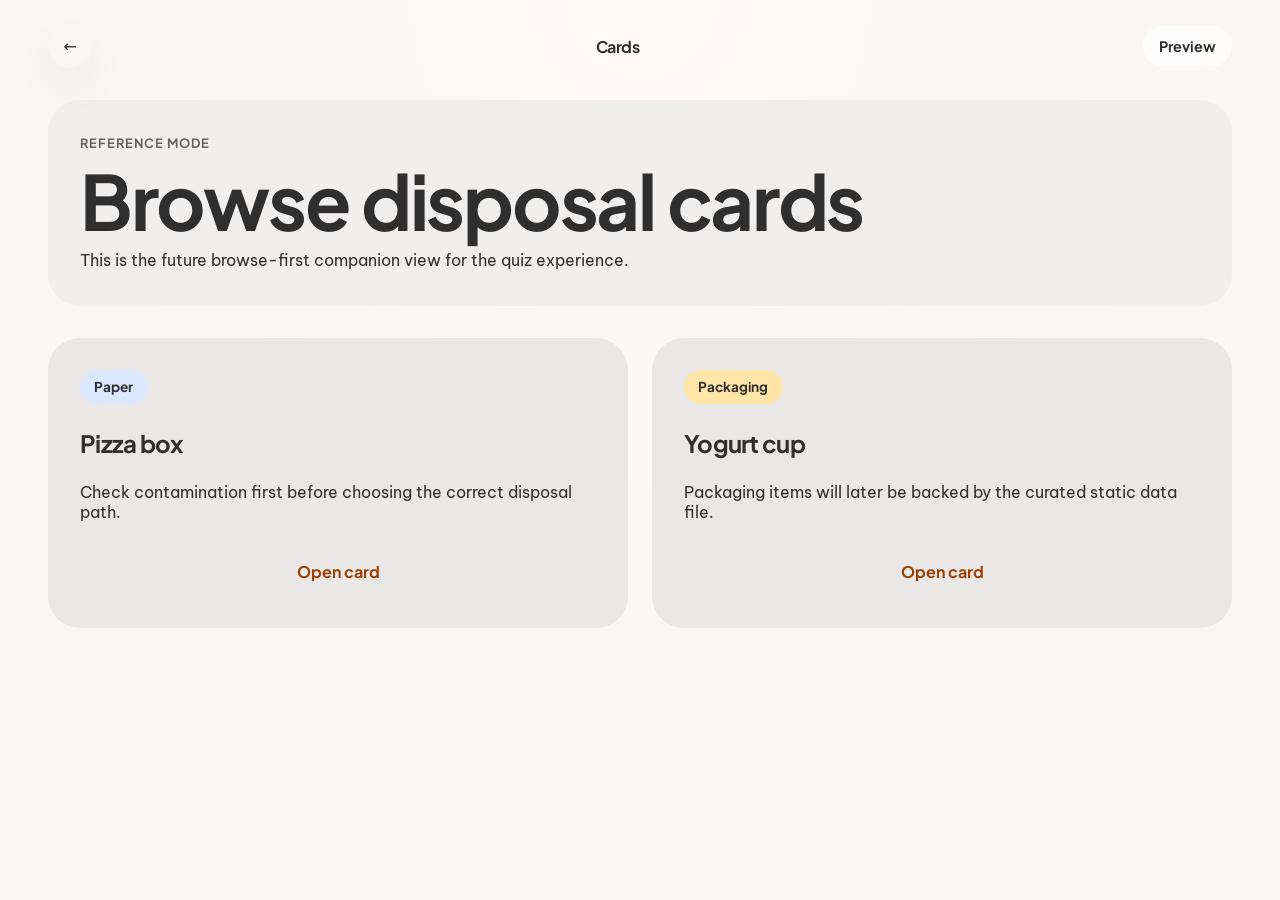
==== cards/index.html @ 2ca4c0af "✨ add static site baseline" ====
<!doctype html>
<html lang="en">
  <head>
    <meta charset="UTF-8" />
    <meta name="viewport" content="width=device-width, initial-scale=1.0" />
    <title>Cards · Berlin Trash Classifier</title>
    <link rel="preconnect" href="https://fonts.googleapis.com" />
    <link rel="preconnect" href="https://fonts.gstatic.com" crossorigin />
    <link
      href="https://fonts.googleapis.com/css2?family=Be+Vietnam+Pro:wght@400;500;600&family=Plus+Jakarta+Sans:wght@500;700;800&display=swap"
      rel="stylesheet"
    />
    <link rel="stylesheet" href="../assets/css/tokens.css" />
    <link rel="stylesheet" href="../assets/css/base.css" />
    <link rel="stylesheet" href="../assets/css/components.css" />
    <link rel="stylesheet" href="../assets/css/pages.css" />
  </head>
  <body>
    <div class="page-shell page-shell--cards">
      <header class="topbar">
        <a class="icon-button" href="../index.html" aria-label="Back to home">←</a>
        <span class="topbar-title">Cards</span>
        <span class="score-pill score-pill--ghost">Preview</span>
      </header>

      <main class="cards-layout">
        <section class="surface-panel surface-panel--soft">
          <p class="eyebrow">Reference mode</p>
          <h1>Browse disposal cards</h1>
          <p class="lead">This is the future browse-first companion view for the quiz experience.</p>
        </section>

        <section class="cards-grid">
          <article class="mini-card surface-panel">
            <span class="badge badge--paper">Paper</span>
            <h2>Pizza box</h2>
            <p>Check contamination first before choosing the correct disposal path.</p>
            <a class="button button--tertiary" href="item.html">Open card</a>
          </article>

          <article class="mini-card surface-panel">
            <span class="badge badge--packaging">Packaging</span>
            <h2>Yogurt cup</h2>
            <p>Packaging items will later be backed by the curated static data file.</p>
            <a class="button button--tertiary" href="item.html">Open card</a>
          </article>
        </section>
      </main>
    </div>

    <script type="module" src="../assets/js/cards.js"></script>
  </body>
</html>
---- assets/css/tokens.css ----
:root {
  --color-surface: #f9f6f5;
  --color-surface-bright: #fffdfc;
  --color-surface-container: #eae8e7;
  --color-surface-container-low: #f1efee;
  --color-surface-container-lowest: #ffffff;
  --color-surface-container-highest: #ddd8d6;
  --color-on-surface: #2f2f2f;
  --color-outline-ghost: rgba(47, 47, 47, 0.15);

  --color-primary: #9c3f00;
  --color-primary-container: #ff7a2f;
  --color-secondary: #5b8a3c;
  --color-secondary-container: #d9ebc8;
  --color-tertiary: #d89a00;
  --color-tertiary-container: #ffe29b;
  --color-paper: #dbe8ff;
  --color-packaging: #ffe6a8;
  --color-bio: #e1c7a8;
  --color-residual: #d9d4d2;

  --font-display: "Plus Jakarta Sans", system-ui, sans-serif;
  --font-body: "Be Vietnam Pro", system-ui, sans-serif;

  --radius-sm: 1rem;
  --radius-md: 1.5rem;
  --radius-lg: 2rem;
  --radius-full: 999px;

  --space-2: 0.5rem;
  --space-3: 0.75rem;
  --space-4: 1rem;
  --space-6: 1.5rem;
  --space-8: 2rem;
  --space-12: 3rem;
  --space-16: 4rem;

  --shadow-ambient: 0 20px 40px rgba(47, 47, 47, 0.06);
  --glass-surface: rgba(249, 246, 245, 0.78);
  --button-gradient: linear-gradient(135deg, var(--color-primary), var(--color-primary-container));
}
---- assets/css/base.css ----
* {
  box-sizing: border-box;
}

html {
  color-scheme: light;
}

body {
  margin: 0;
  min-height: 100vh;
  background: radial-gradient(circle at top, #fffaf8 0%, var(--color-surface) 55%);
  color: var(--color-on-surface);
  font-family: var(--font-body);
}

a {
  color: inherit;
  text-decoration: none;
}

button,
a {
  font: inherit;
}

button {
  border: 0;
  cursor: pointer;
}

img {
  max-width: 100%;
  display: block;
}

h1,
h2,
h3,
p {
  margin: 0;
}

h1,
h2,
h3,
.eyebrow,
.topbar-title,
.button,
.badge,
.answer-tile,
.score-pill {
  font-family: var(--font-display);
}
---- assets/css/components.css ----
.page-shell {
  width: min(100%, 76rem);
  margin: 0 auto;
  padding: var(--space-6) var(--space-4) var(--space-12);
}

.topbar,
.quiz-chrome,
.progress-meta,
.hero-actions,
.cards-grid,
.answer-grid {
  display: flex;
}

.topbar,
.quiz-chrome,
.progress-meta {
  align-items: center;
  justify-content: space-between;
  gap: var(--space-4);
}

.topbar-title,
.quiz-title,
h1,
h2 {
  letter-spacing: -0.03em;
}

.topbar-title {
  font-size: 1rem;
  font-weight: 700;
}

.eyebrow {
  display: inline-flex;
  align-items: center;
  gap: var(--space-2);
  font-size: 0.8rem;
  font-weight: 700;
  text-transform: uppercase;
  letter-spacing: 0.08em;
  color: rgba(47, 47, 47, 0.72);
}

.surface-panel {
  background: var(--color-surface-container);
  border-radius: var(--radius-lg);
  padding: var(--space-8);
}

.surface-panel--soft {
  background: var(--color-surface-container-low);
}

.surface-panel--nested {
  background: var(--color-surface-container-lowest);
}

.button {
  display: inline-flex;
  align-items: center;
  justify-content: center;
  gap: var(--space-2);
  padding: 0.9rem 1.4rem;
  border-radius: var(--radius-full);
  font-weight: 700;
}

.button--primary {
  background: var(--button-gradient);
  color: #fff;
}

.button--secondary {
  background: var(--color-surface-container-highest);
}

.button--tertiary {
  padding-inline: 0;
  color: var(--color-primary);
}

.icon-button,
.score-pill,
.badge {
  display: inline-flex;
  align-items: center;
  justify-content: center;
  border-radius: var(--radius-full);
}

.icon-button {
  width: 2.75rem;
  height: 2.75rem;
  background: var(--glass-surface);
  backdrop-filter: blur(16px);
  box-shadow: var(--shadow-ambient);
}

.score-pill {
  padding: 0.7rem 1rem;
  background: var(--glass-surface);
  backdrop-filter: blur(16px);
  box-shadow: var(--shadow-ambient);
  font-size: 0.9rem;
  font-weight: 700;
}

.score-pill--ghost {
  box-shadow: none;
  background: rgba(255, 255, 255, 0.72);
}

.progress-track {
  width: 100%;
  height: 1.25rem;
  border-radius: var(--radius-full);
  background: rgba(47, 47, 47, 0.08);
  overflow: hidden;
}

.progress-fill {
  height: 100%;
  border-radius: inherit;
  background: var(--button-gradient);
}

.item-card {
  display: grid;
  place-items: center;
  gap: var(--space-3);
  min-height: 16rem;
  padding: var(--space-8);
  background: var(--color-surface-container-lowest);
  border-radius: 2.25rem;
}

.item-emoji {
  font-size: clamp(4rem, 12vw, 7rem);
}

.item-caption,
.lead {
  line-height: 1.6;
}

.answer-grid {
  flex-wrap: wrap;
  gap: var(--space-4);
}

.answer-tile {
  flex: 1 1 calc(50% - var(--space-4));
  min-width: 10rem;
  min-height: 5.5rem;
  padding: var(--space-6);
  border-radius: 1.75rem;
  font-weight: 800;
  box-shadow: var(--shadow-ambient);
  color: var(--color-on-surface);
}

.answer-tile--paper { background: var(--color-paper); }
.answer-tile--packaging { background: var(--color-packaging); }
.answer-tile--bio { background: var(--color-bio); }
.answer-tile--residual { background: var(--color-residual); }

.badge {
  width: fit-content;
  padding: 0.55rem 0.9rem;
  font-size: 0.85rem;
  font-weight: 700;
}

.badge--paper { background: var(--color-paper); }
.badge--packaging { background: var(--color-packaging); }
.badge--bio { background: var(--color-bio); }
.badge--residual { background: var(--color-residual); }
---- assets/css/pages.css ----
.hero {
  display: grid;
  gap: var(--space-8);
  margin-top: var(--space-8);
}

.hero-copy,
.quiz-preview,
.detail-layout,
.mini-card {
  display: grid;
  gap: var(--space-6);
}

.hero-copy h1,
.cards-layout h1,
.detail-layout h1 {
  font-size: clamp(2.5rem, 7vw, 4.75rem);
}

.quiz-title {
  text-align: center;
  font-size: clamp(2rem, 5vw, 3.25rem);
}

.cards-layout,
.detail-layout {
  margin-top: var(--space-8);
}

.cards-grid {
  flex-wrap: wrap;
  gap: var(--space-6);
  margin-top: var(--space-8);
}

.mini-card {
  flex: 1 1 18rem;
}

.detail-note {
  font-size: 1.05rem;
}

@media (min-width: 56rem) {
  .hero {
    grid-template-columns: 1.05fr 0.95fr;
    align-items: start;
  }
}

@media (max-width: 40rem) {
  .page-shell {
    padding-inline: var(--space-3);
  }

  .surface-panel {
    padding: var(--space-6);
  }

  .answer-grid {
    gap: var(--space-3);
  }

  .answer-tile {
    min-width: calc(50% - var(--space-3));
    min-height: 4.75rem;
  }
}
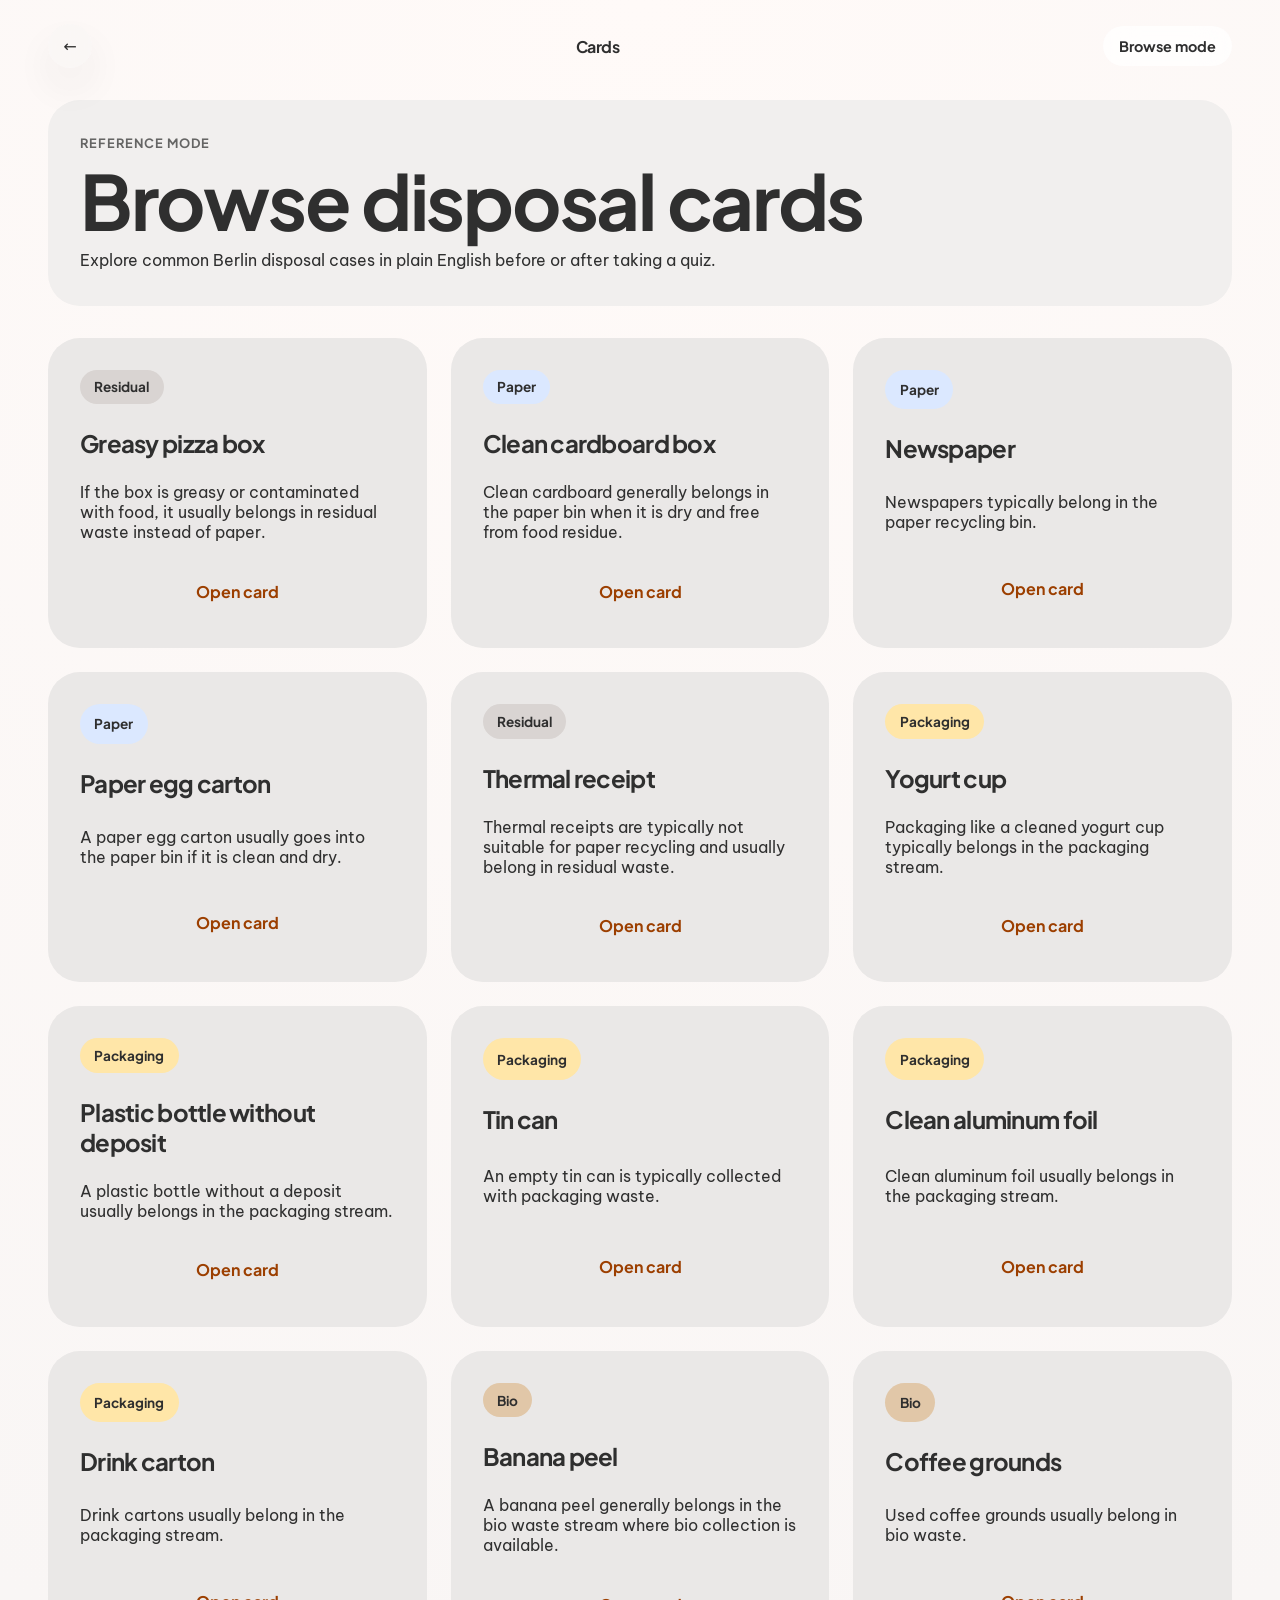
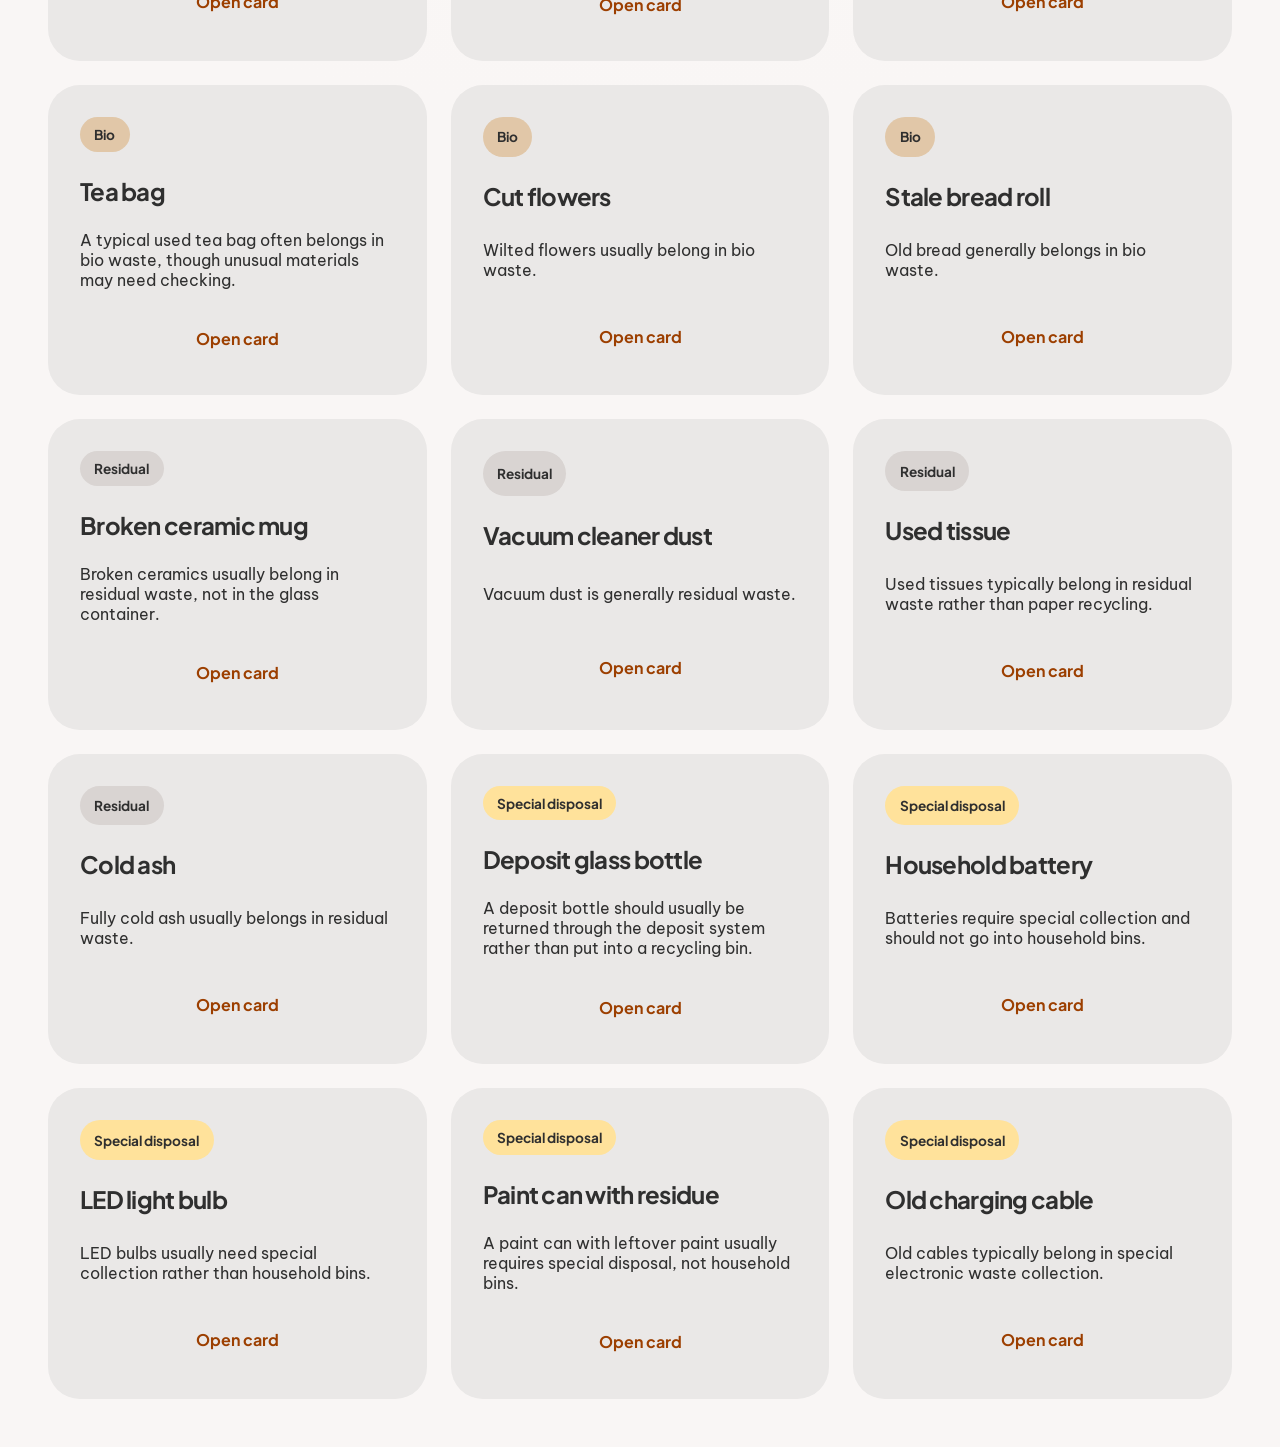
==== commit c0e80a20: "✨ add browse learning cards" ====
--- a/cards/index.html
+++ b/cards/index.html
@@ -15,36 +15,24 @@
     <link rel="stylesheet" href="../assets/css/components.css" />
     <link rel="stylesheet" href="../assets/css/pages.css" />
   </head>
-  <body>
+  <body data-page="cards-index">
     <div class="page-shell page-shell--cards">
       <header class="topbar">
         <a class="icon-button" href="../index.html" aria-label="Back to home">←</a>
         <span class="topbar-title">Cards</span>
-        <span class="score-pill score-pill--ghost">Preview</span>
+        <span class="score-pill score-pill--ghost">Browse mode</span>
       </header>
 
       <main class="cards-layout">
         <section class="surface-panel surface-panel--soft">
           <p class="eyebrow">Reference mode</p>
           <h1>Browse disposal cards</h1>
-          <p class="lead">This is the future browse-first companion view for the quiz experience.</p>
+          <p class="lead">
+            Explore common Berlin disposal cases in plain English before or after taking a quiz.
+          </p>
         </section>
 
-        <section class="cards-grid">
-          <article class="mini-card surface-panel">
-            <span class="badge badge--paper">Paper</span>
-            <h2>Pizza box</h2>
-            <p>Check contamination first before choosing the correct disposal path.</p>
-            <a class="button button--tertiary" href="item.html">Open card</a>
-          </article>
-
-          <article class="mini-card surface-panel">
-            <span class="badge badge--packaging">Packaging</span>
-            <h2>Yogurt cup</h2>
-            <p>Packaging items will later be backed by the curated static data file.</p>
-            <a class="button button--tertiary" href="item.html">Open card</a>
-          </article>
-        </section>
+        <section id="cards-grid" class="cards-grid" aria-live="polite"></section>
       </main>
     </div>
 
--- a/assets/css/components.css
+++ b/assets/css/components.css
@@ -162,10 +162,15 @@
   color: var(--color-on-surface);
 }
 
-.answer-tile--paper { background: var(--color-paper); }
-.answer-tile--packaging { background: var(--color-packaging); }
-.answer-tile--bio { background: var(--color-bio); }
-.answer-tile--residual { background: var(--color-residual); }
+.answer-tile--paper,
+.badge--paper { background: var(--color-paper); }
+.answer-tile--packaging,
+.badge--packaging { background: var(--color-packaging); }
+.answer-tile--bio,
+.badge--bio { background: var(--color-bio); }
+.answer-tile--residual,
+.badge--residual { background: var(--color-residual); }
+.badge--special { background: var(--color-tertiary-container); }
 
 .badge {
   width: fit-content;
@@ -174,7 +179,7 @@
   font-weight: 700;
 }
 
-.badge--paper { background: var(--color-paper); }
-.badge--packaging { background: var(--color-packaging); }
-.badge--bio { background: var(--color-bio); }
-.badge--residual { background: var(--color-residual); }
+.notes-stack {
+  display: grid;
+  gap: var(--space-4);
+}
